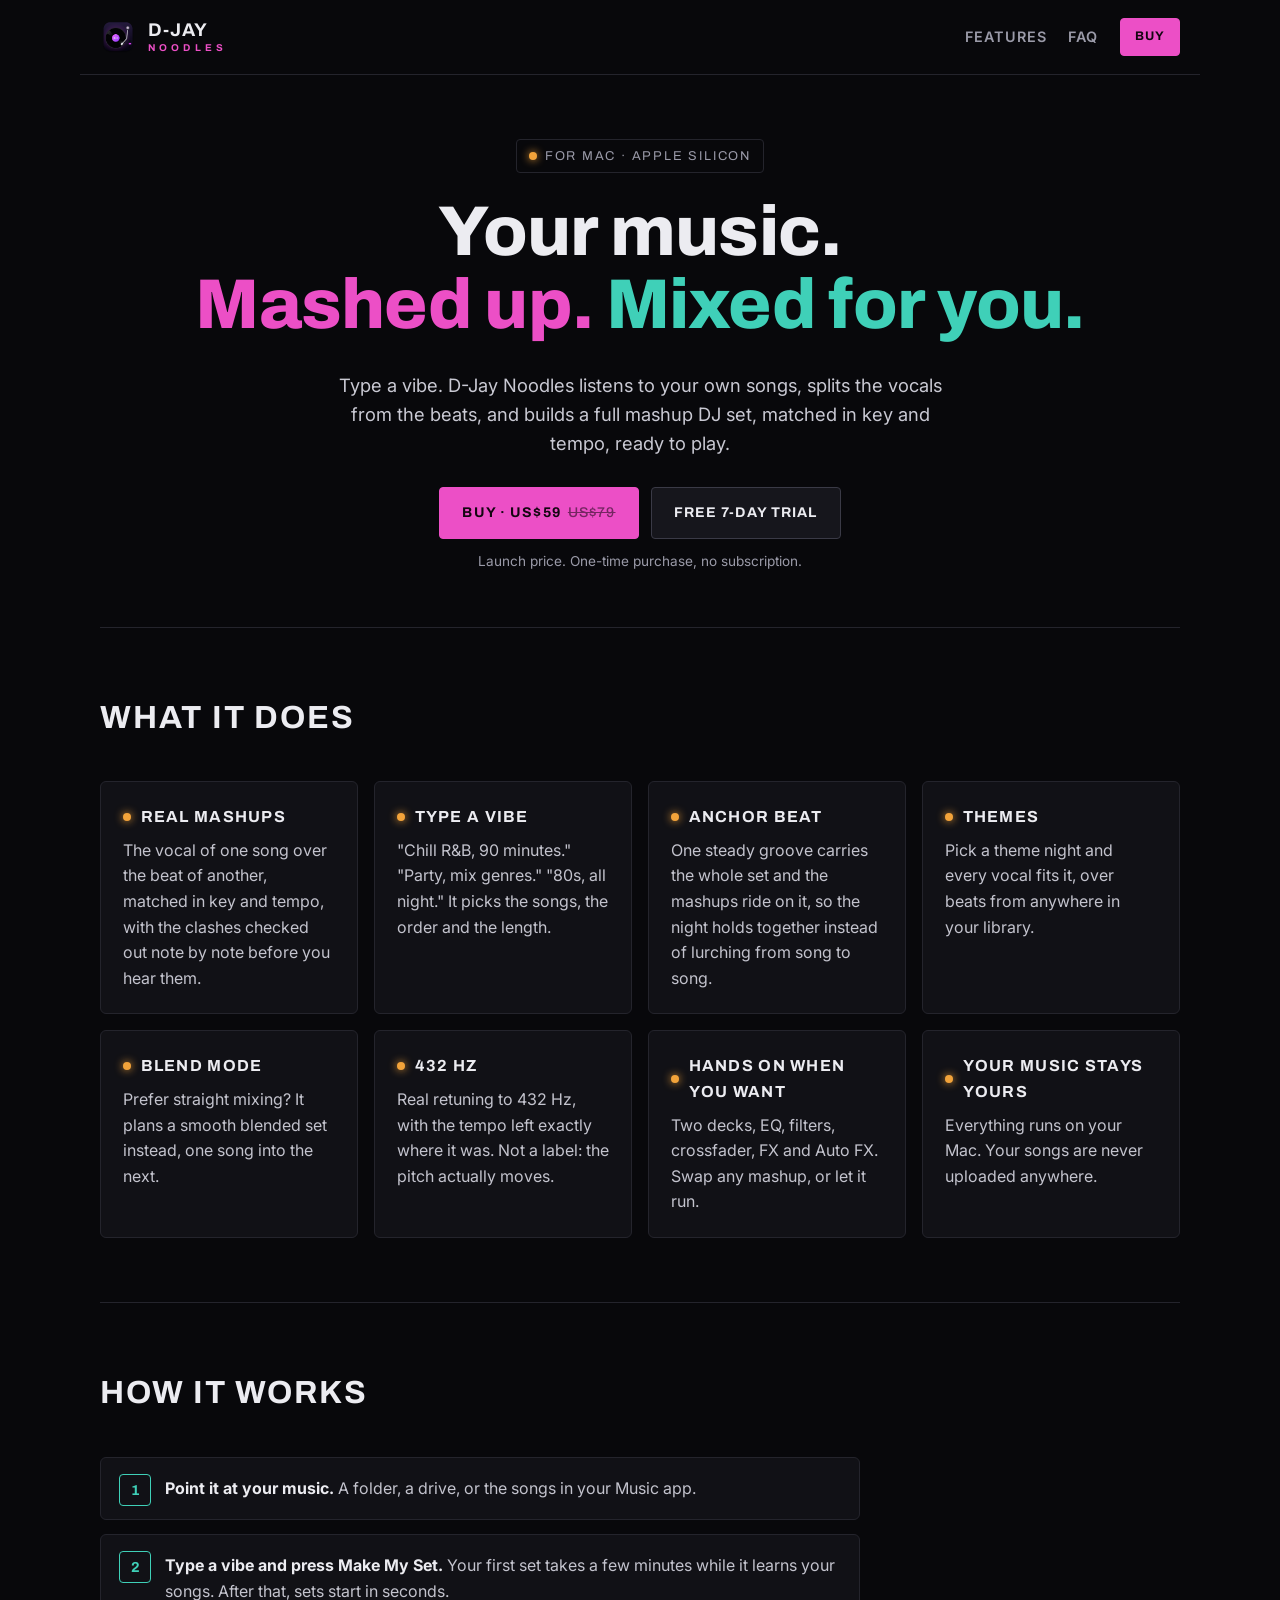
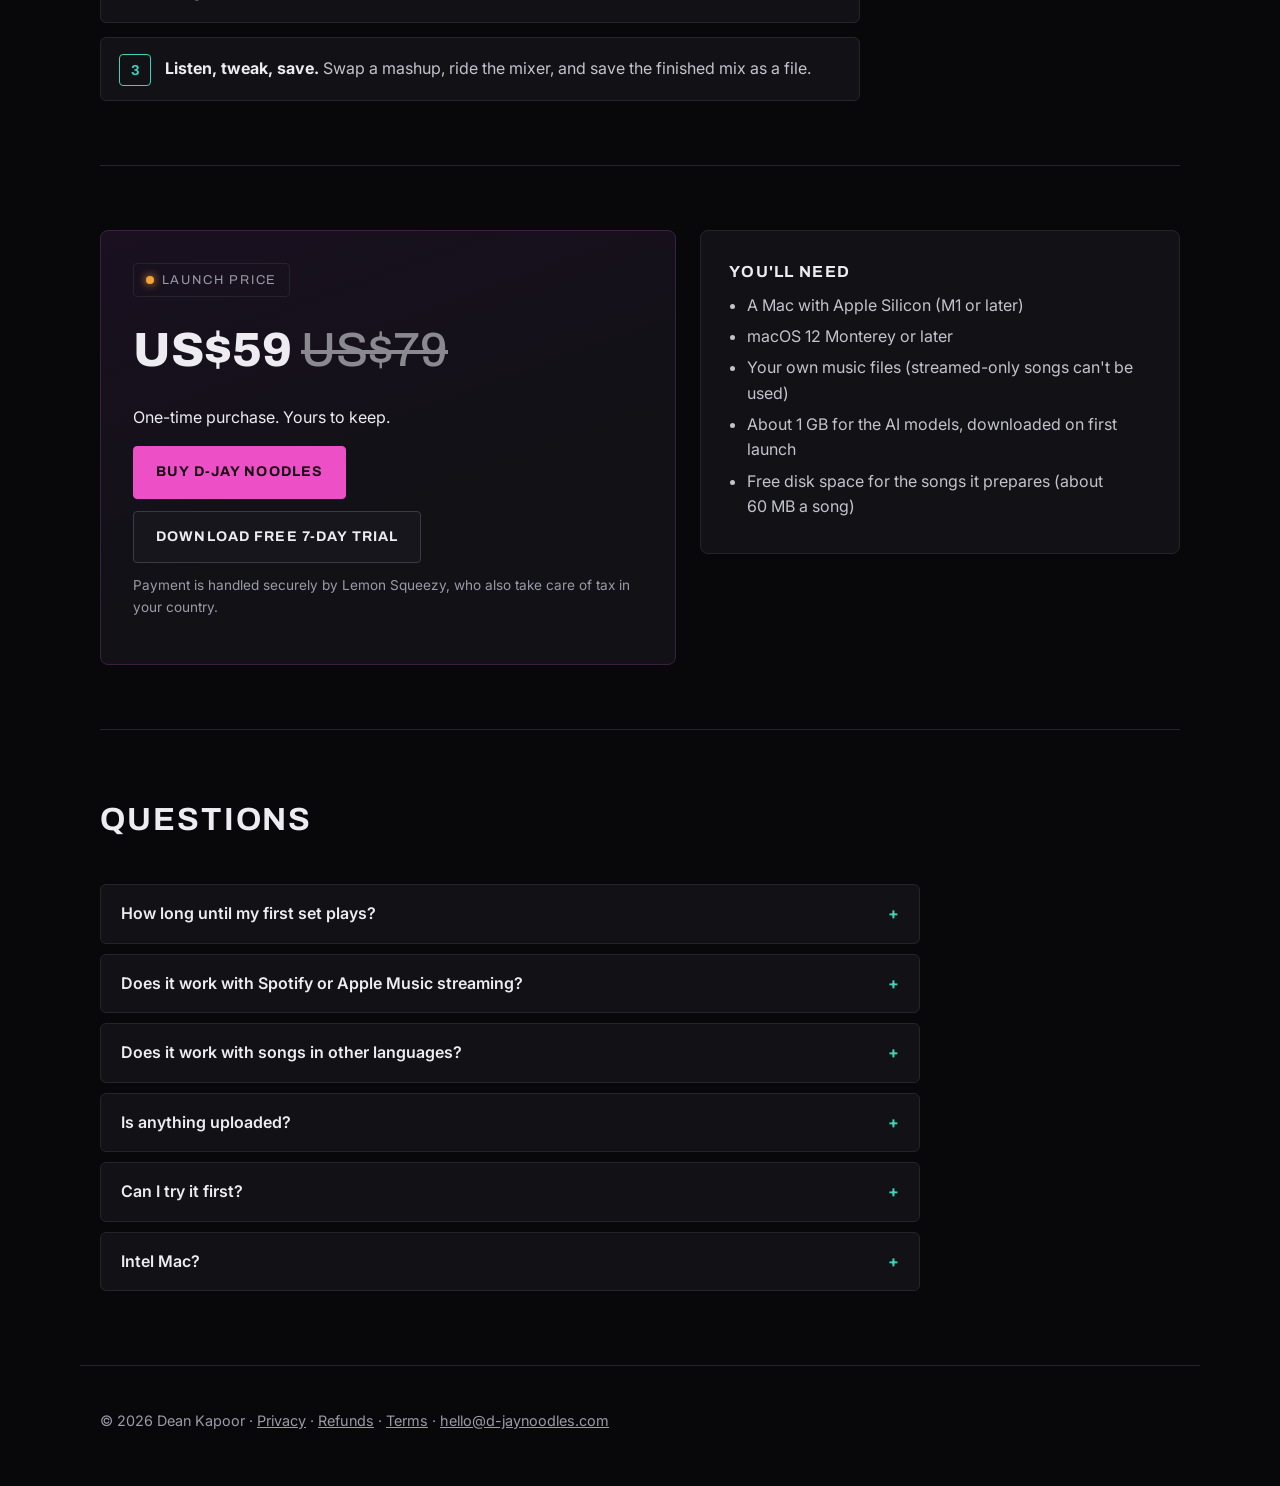
==== index.html @ c676c529 "D-Jay Noodles website: home, privacy, refunds, terms Co-Authored-By: Claude Opus 5.5 <noreply@anthro" ====
<!doctype html>
<html lang="en">
<head>
<meta charset="utf-8">
<meta name="viewport" content="width=device-width, initial-scale=1">
<title>D-Jay Noodles · Mashup DJ sets from your own music, for Mac</title>
<meta name="description" content="D-Jay Noodles listens to your music, splits vocals from beats, and builds a full mashup DJ set to your vibe. For Mac with Apple Silicon.">
<meta property="og:title" content="D-Jay Noodles">
<meta property="og:description" content="Mashup DJ sets from your own music, built for you. For Mac.">
<meta property="og:image" content="https://d-jaynoodles.com/img/icon.png">
<link rel="icon" href="img/favicon.png">
<link rel="preconnect" href="https://fonts.googleapis.com">
<link rel="preconnect" href="https://fonts.gstatic.com" crossorigin>
<link href="https://fonts.googleapis.com/css2?family=Archivo:wght@500;700;800&family=Inter:wght@400;500;600&display=swap" rel="stylesheet">
<link rel="stylesheet" href="style.css">
</head>
<body>

<header class="top">
  <a class="brand" href="/">
    <img src="img/icon.png" alt="" width="36" height="36">
    <span class="word"><b>D-JAY</b><i>NOODLES</i></span>
  </a>
  <nav>
    <a href="#features">Features</a>
    <a href="#faq">FAQ</a>
    <a class="btn small hot" href="#buy">Buy</a>
  </nav>
</header>

<main>
<section class="hero">
  <p class="kicker"><span class="led"></span>For Mac · Apple Silicon</p>
  <h1>Your music.<br><span class="pink">Mashed up.</span> <span class="teal">Mixed for you.</span></h1>
  <p class="lead">Type a vibe. D-Jay Noodles listens to your own songs, splits the vocals from the beats, and builds a full mashup DJ set, matched in key and tempo, ready to play.</p>
  <div class="ctas">
    <a class="btn hot" href="#buy">Buy · US$59 <s>US$79</s></a>
    <a class="btn" href="#buy">Free 7-day trial</a>
  </div>
  <p class="fine">Launch price. One-time purchase, no subscription.</p>
  <!-- screenshot coming: <figure class="shot">
    <img src="img/app.png" alt="D-Jay Noodles playing a mashup set: two decks, mixer, and the song list" width="1600" height="1000">
  </figure> -->
</section>

<section id="features" class="features">
  <h2>What it does</h2>
  <div class="grid">
    <article>
      <h3><span class="led"></span>Real mashups</h3>
      <p>The vocal of one song over the beat of another, matched in key and tempo, with the clashes checked out note by note before you hear them.</p>
    </article>
    <article>
      <h3><span class="led"></span>Type a vibe</h3>
      <p>"Chill R&amp;B, 90 minutes." "Party, mix genres." "80s, all night." It picks the songs, the order and the length.</p>
    </article>
    <article>
      <h3><span class="led"></span>Anchor beat</h3>
      <p>One steady groove carries the whole set and the mashups ride on it, so the night holds together instead of lurching from song to song.</p>
    </article>
    <article>
      <h3><span class="led"></span>Themes</h3>
      <p>Pick a theme night and every vocal fits it, over beats from anywhere in your library.</p>
    </article>
    <article>
      <h3><span class="led"></span>Blend mode</h3>
      <p>Prefer straight mixing? It plans a smooth blended set instead, one song into the next.</p>
    </article>
    <article>
      <h3><span class="led"></span>432 Hz</h3>
      <p>Real retuning to 432 Hz, with the tempo left exactly where it was. Not a label: the pitch actually moves.</p>
    </article>
    <article>
      <h3><span class="led"></span>Hands on when you want</h3>
      <p>Two decks, EQ, filters, crossfader, FX and Auto FX. Swap any mashup, or let it run.</p>
    </article>
    <article>
      <h3><span class="led"></span>Your music stays yours</h3>
      <p>Everything runs on your Mac. Your songs are never uploaded anywhere.</p>
    </article>
  </div>
</section>

<section class="how">
  <h2>How it works</h2>
  <ol>
    <li><b>Point it at your music.</b> A folder, a drive, or the songs in your Music app.</li>
    <li><b>Type a vibe and press Make My Set.</b> Your first set takes a few minutes while it learns your songs. After that, sets start in seconds.</li>
    <li><b>Listen, tweak, save.</b> Swap a mashup, ride the mixer, and save the finished mix as a file.</li>
  </ol>
</section>

<section id="buy" class="buy">
  <div class="card">
    <p class="kicker"><span class="led"></span>Launch price</p>
    <p class="price">US$59 <s>US$79</s></p>
    <p>One-time purchase. Yours to keep.</p>
    <div class="ctas">
      <a class="btn hot" href="#" data-buy>Buy D-Jay Noodles</a>
      <a class="btn" href="#" data-trial>Download free 7-day trial</a>
    </div>
    <p class="fine">Payment is handled securely by Lemon Squeezy, who also take care of tax in your country.</p>
  </div>
  <div class="req">
    <h3>You'll need</h3>
    <ul>
      <li>A Mac with Apple Silicon (M1 or later)</li>
      <li>macOS 12 Monterey or later</li>
      <li>Your own music files (streamed-only songs can't be used)</li>
      <li>About 1&nbsp;GB for the AI models, downloaded on first launch</li>
      <li>Free disk space for the songs it prepares (about 60&nbsp;MB a song)</li>
    </ul>
  </div>
</section>

<section id="faq" class="faq">
  <h2>Questions</h2>
  <details><summary>How long until my first set plays?</summary>
    <p>The first set on a new Mac takes a few minutes while D-Jay Noodles learns your songs and separates vocals from beats. It starts playing as soon as enough is ready. Every song it prepares is kept, so after that sets start in seconds.</p></details>
  <details><summary>Does it work with Spotify or Apple Music streaming?</summary>
    <p>No. It needs music files on your Mac or a drive: songs you've bought, downloaded or ripped. Streaming services don't let other apps use their songs.</p></details>
  <details><summary>Does it work with songs in other languages?</summary>
    <p>Yes. Tempo, key, beats and vocal separation all come from the sound, so music in any language mixes the same. The app itself is in English.</p></details>
  <details><summary>Is anything uploaded?</summary>
    <p>No. Your music is analysed and mixed on your Mac. The only downloads are the AI models on first launch, and app updates.</p></details>
  <details><summary>Can I try it first?</summary>
    <p>Yes. The trial runs for 7 days with everything working. Buy a licence any time to keep it going.</p></details>
  <details><summary>Intel Mac?</summary>
    <p>Not at the moment. The vocal separation needs Apple Silicon to run at a usable speed.</p></details>
</section>
</main>

<footer>
  <p>© 2026 Dean Kapoor · <a href="privacy.html">Privacy</a> · <a href="refund.html">Refunds</a> · <a href="terms.html">Terms</a> · <a href="mailto:hello@d-jaynoodles.com">hello@d-jaynoodles.com</a></p>
</footer>
</body>
</html>
---- style.css ----
:root{
  --bg:#08080b; --panel:#111116; --line:#24242c; --text:#ececf1; --dim:#9a9aa8;
  --pink:#ec4fc6; --teal:#3fd0b8; --amber:#f2a33a;
}
*{box-sizing:border-box}
html{scroll-behavior:smooth}
body{margin:0;background:var(--bg);color:var(--text);font:16px/1.6 Inter,system-ui,sans-serif;-webkit-font-smoothing:antialiased}
a{color:inherit}
img{max-width:100%;height:auto;display:block}
h1,h2,h3,.btn,.kicker,.price,.word{font-family:Archivo,Inter,sans-serif}
h1{font-size:clamp(2.3rem,6vw,4.4rem);line-height:1.05;letter-spacing:-.01em;margin:.3em 0 .4em;font-weight:800}
h2{font-size:clamp(1.5rem,3vw,2rem);letter-spacing:.06em;text-transform:uppercase;margin:0 0 1.2em}
h3{font-size:1rem;letter-spacing:.08em;text-transform:uppercase;margin:0 0 .5em;display:flex;align-items:center;gap:.6em}
.pink{color:var(--pink)} .teal{color:var(--teal)}
main,header,footer{max-width:1120px;margin:0 auto;padding:0 20px}

.top{display:flex;justify-content:space-between;align-items:center;padding-top:18px;padding-bottom:18px;border-bottom:1px solid var(--line)}
.brand{display:flex;align-items:center;gap:12px;text-decoration:none}
.brand img{border-radius:8px}
.word{display:flex;flex-direction:column;line-height:1}
.word b{font-size:1.15rem;letter-spacing:.06em}
.word i{font-style:normal;color:var(--pink);font-size:.62rem;letter-spacing:.42em;margin-top:3px;font-weight:700}
nav{display:flex;align-items:center;gap:22px}
nav a{text-decoration:none;color:var(--dim);font-weight:600;font-size:.9rem;letter-spacing:.06em;text-transform:uppercase}
nav a:hover{color:var(--text)}

.led{width:8px;height:8px;border-radius:50%;background:var(--amber);box-shadow:0 0 8px var(--amber);display:inline-block;flex:none}
.kicker{display:inline-flex;align-items:center;gap:.6em;font-size:.8rem;letter-spacing:.14em;text-transform:uppercase;color:var(--dim);border:1px solid var(--line);padding:6px 12px;border-radius:4px;margin:0}

.hero{padding:64px 0 40px;text-align:center}
.lead{font-size:1.15rem;color:#c9c9d3;max-width:640px;margin:0 auto 28px}
.ctas{display:flex;gap:12px;justify-content:center;flex-wrap:wrap}
.btn{display:inline-flex;align-items:center;gap:.5em;padding:14px 22px;border:1px solid #3a3a46;border-radius:4px;background:#16161c;
  text-decoration:none;font-weight:700;letter-spacing:.08em;text-transform:uppercase;font-size:.88rem;transition:transform .1s,box-shadow .15s}
.btn:hover{box-shadow:0 0 0 1px var(--teal) inset,0 0 18px rgba(63,208,184,.25)}
.btn.hot{background:var(--pink);border-color:var(--pink);color:#140611}
.btn.hot:hover{box-shadow:0 0 24px rgba(236,79,198,.55)}
.btn.small{padding:8px 14px;font-size:.78rem}
.btn s,.price s{opacity:.55;font-weight:500}
.fine{color:var(--dim);font-size:.85rem;margin-top:12px}
.shot{margin:48px auto 0;border:1px solid var(--line);border-radius:12px;overflow:hidden;
  box-shadow:0 30px 80px rgba(0,0,0,.6),0 0 120px rgba(236,79,198,.12)}

.features,.how,.buy,.faq{padding:64px 0;border-top:1px solid var(--line)}
.grid{display:grid;grid-template-columns:repeat(auto-fill,minmax(240px,1fr));gap:16px}
.grid article{background:var(--panel);border:1px solid var(--line);border-radius:6px;padding:22px}
.grid p{margin:0;color:#c3c3cd}
.how ol{counter-reset:s;list-style:none;padding:0;margin:0;display:grid;gap:14px;max-width:760px}
.how li{counter-increment:s;background:var(--panel);border:1px solid var(--line);border-radius:6px;padding:18px 20px 18px 64px;position:relative;color:#c3c3cd}
.how li b{color:var(--text)}
.how li::before{content:counter(s);position:absolute;left:18px;top:16px;width:30px;height:30px;border:1px solid var(--teal);color:var(--teal);
  border-radius:4px;display:grid;place-items:center;font:700 .9rem Archivo,sans-serif}

.buy{display:grid;grid-template-columns:1.2fr 1fr;gap:24px;align-items:start}
.card{background:linear-gradient(160deg,#1a1020,#111116 60%);border:1px solid #3b2140;border-radius:8px;padding:32px}
.card .ctas{justify-content:flex-start}
.price{font-size:3rem;font-weight:800;margin:.3em 0 0}
.req{background:var(--panel);border:1px solid var(--line);border-radius:8px;padding:28px}
.req ul{margin:0;padding-left:1.1em;color:#c3c3cd}
.req li{margin:.35em 0}

.faq details{border:1px solid var(--line);border-radius:6px;background:var(--panel);margin-bottom:10px;max-width:820px}
.faq summary{cursor:pointer;padding:16px 20px;font-weight:600;list-style:none}
.faq summary::-webkit-details-marker{display:none}
.faq summary::after{content:"+";float:right;color:var(--teal);font-weight:700}
.faq details[open] summary::after{content:"–"}
.faq details p{margin:0;padding:0 20px 18px;color:#c3c3cd}

footer{border-top:1px solid var(--line);padding-top:28px;padding-bottom:40px;color:var(--dim);font-size:.9rem}
.doc{max-width:760px;padding:48px 0 64px}
.doc h1{font-size:2.2rem}
.doc h2{font-size:1.1rem;margin:2em 0 .6em}
.doc p,.doc li{color:#c9c9d3}

@media (max-width:760px){
  nav a:not(.btn){display:none}
  .buy{grid-template-columns:1fr}
  .hero{padding-top:40px}
}
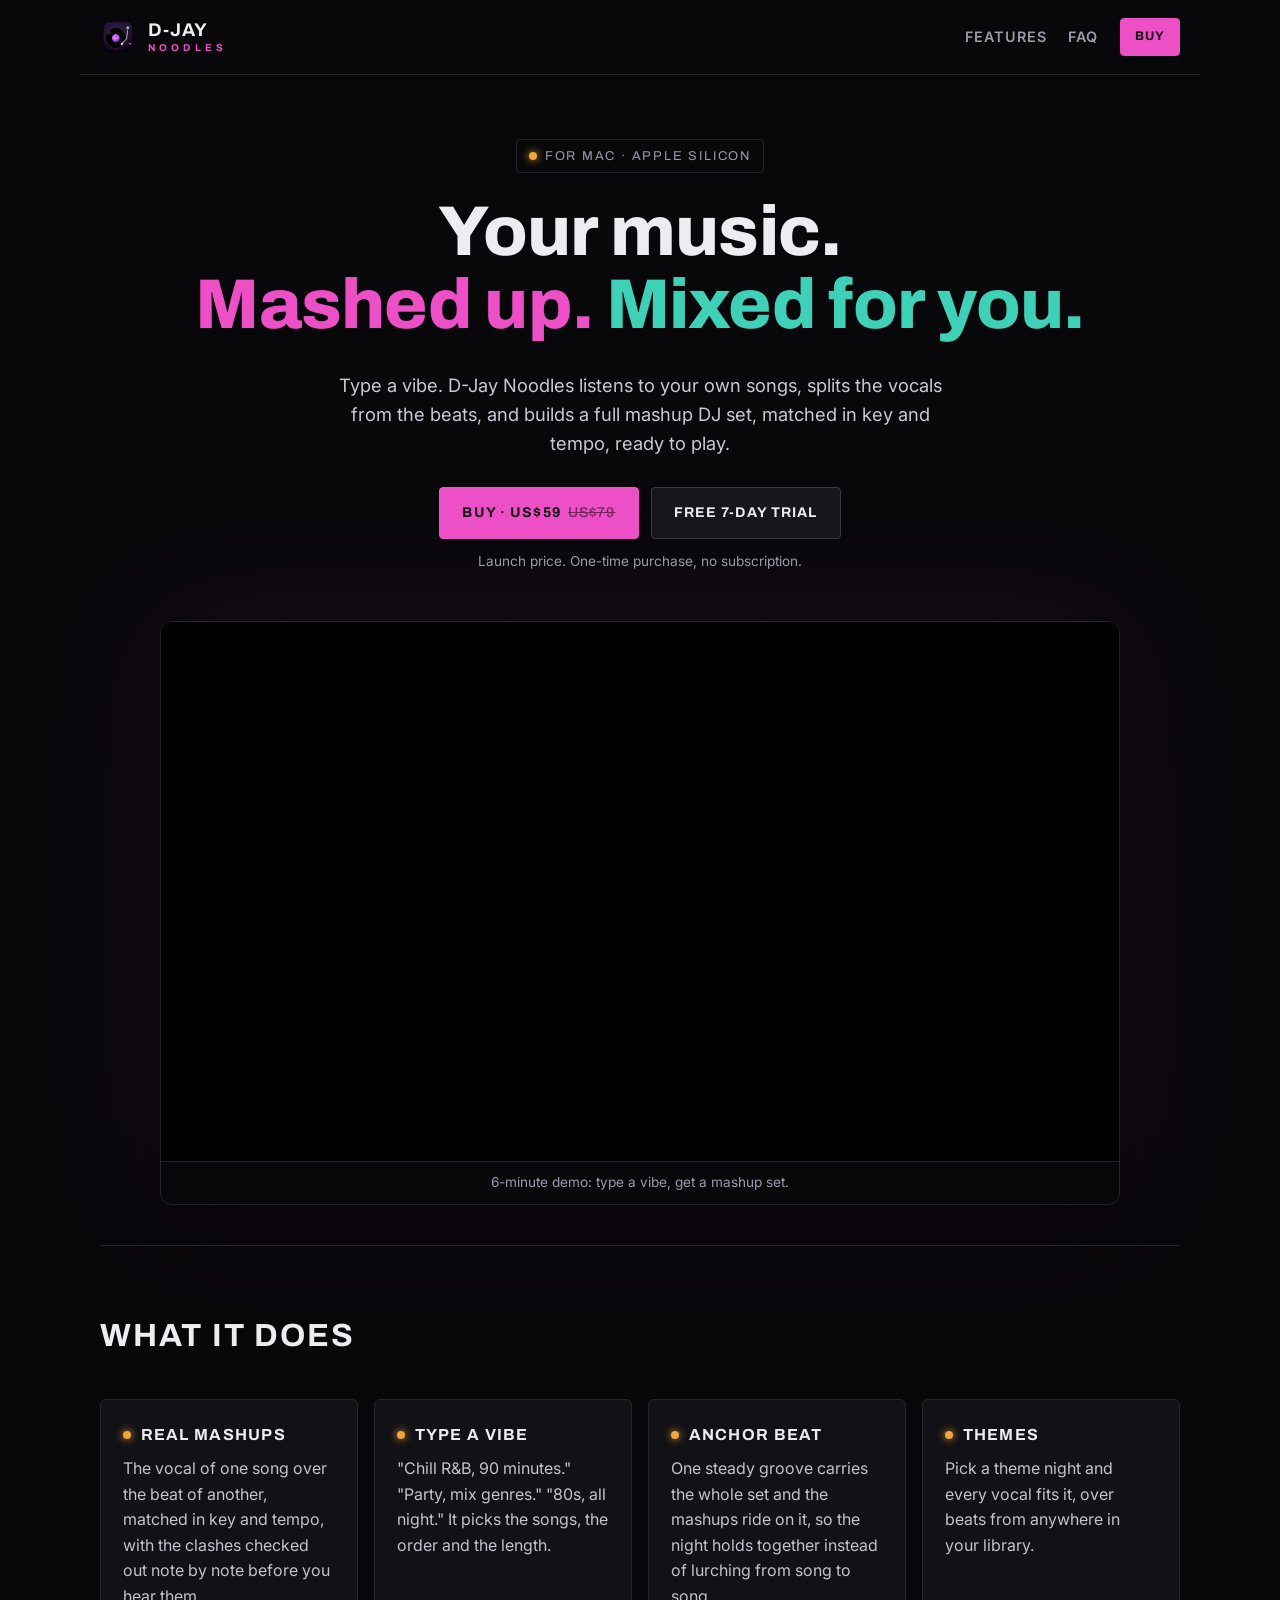
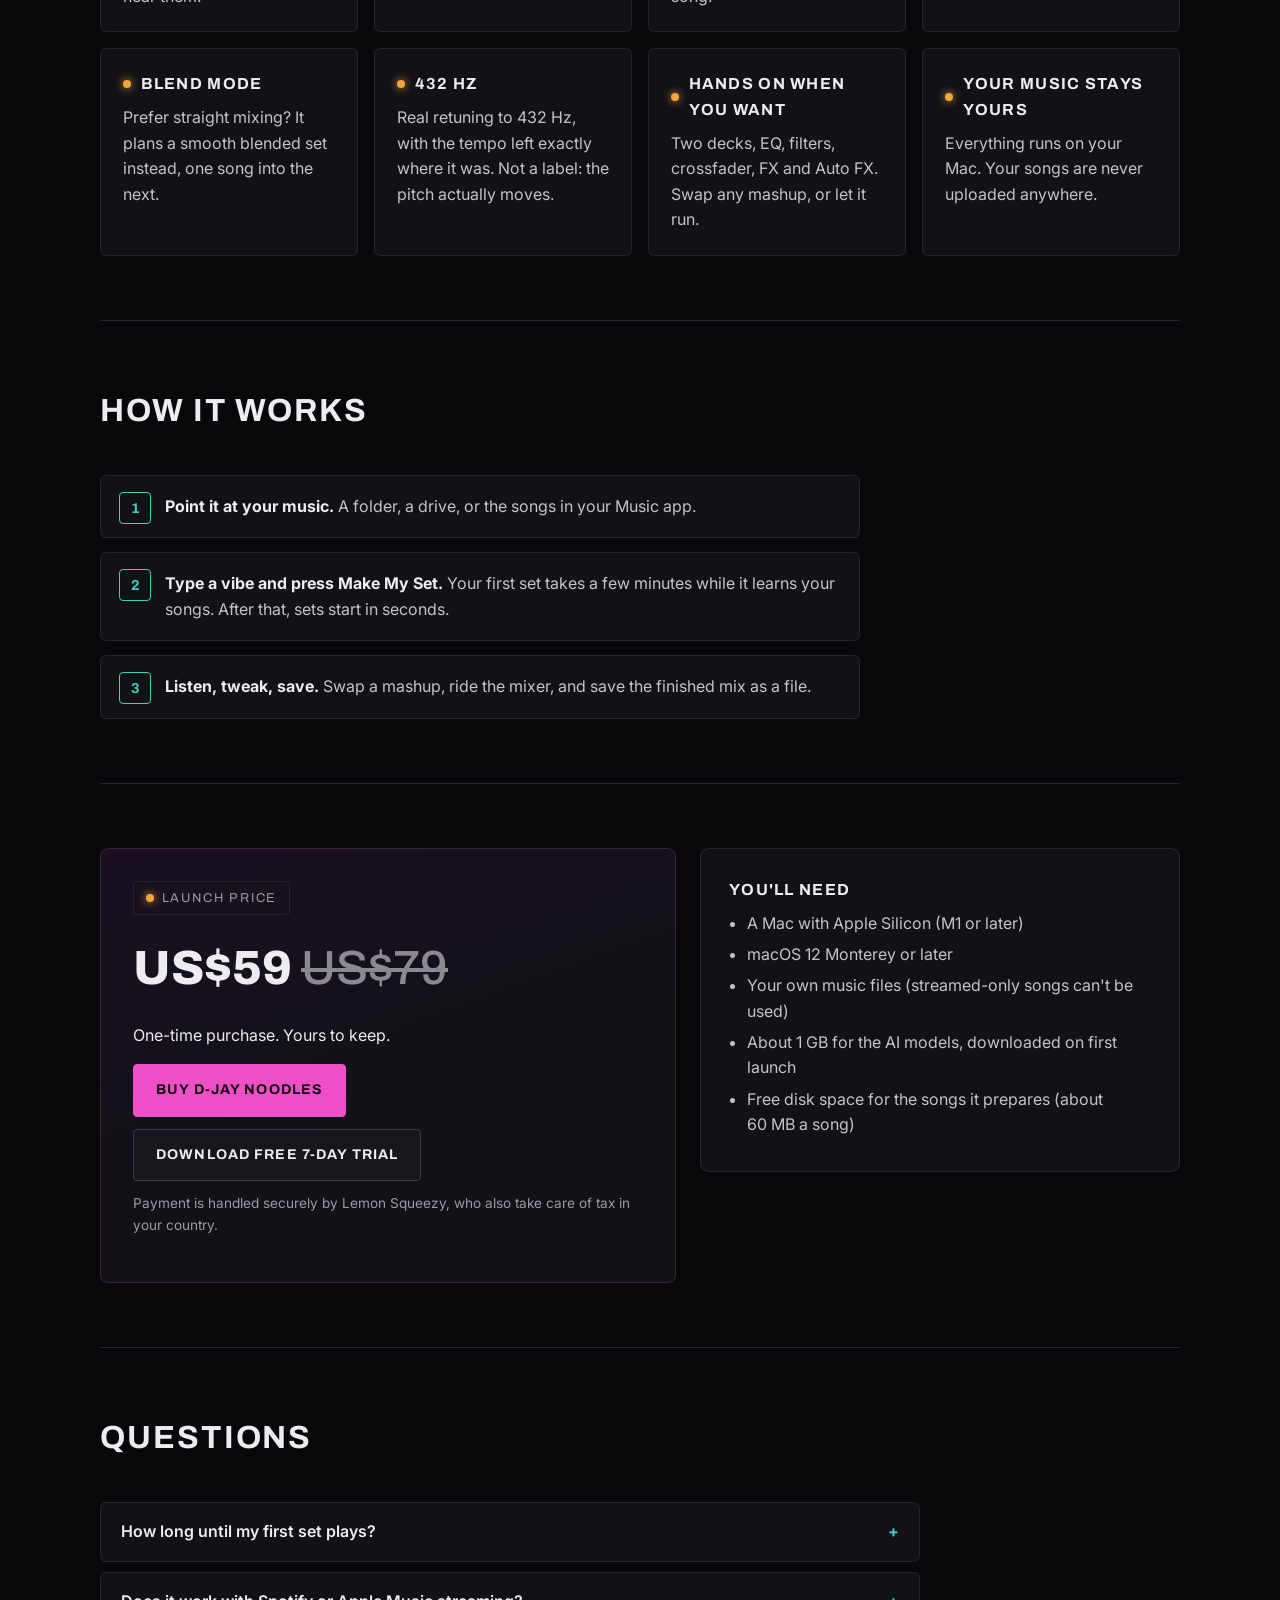
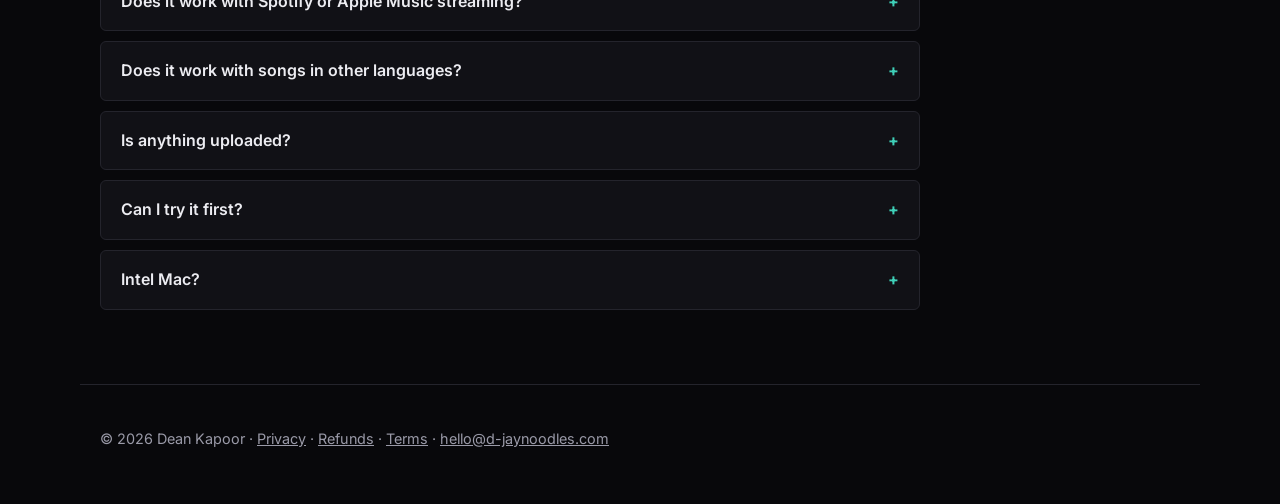
==== commit 3977cd9d: "Add the demo video to the home page Co-Authored-By: Claude Opus 5.5 <noreply@anthropic.com>" ====
--- a/index.html
+++ b/index.html
@@ -38,9 +38,10 @@
     <a class="btn" href="#buy">Free 7-day trial</a>
   </div>
   <p class="fine">Launch price. One-time purchase, no subscription.</p>
-  <!-- screenshot coming: <figure class="shot">
-    <img src="img/app.png" alt="D-Jay Noodles playing a mashup set: two decks, mixer, and the song list" width="1600" height="1000">
-  </figure> -->
+  <figure class="shot video">
+    <iframe src="https://www.youtube-nocookie.com/embed/QanBX31ewfU?rel=0" title="D-Jay Noodles demo: a mashup set made from the vibe Summer Christmas party" loading="lazy" allow="accelerometer; encrypted-media; gyroscope; picture-in-picture; fullscreen" referrerpolicy="strict-origin-when-cross-origin" allowfullscreen></iframe>
+    <figcaption>6-minute demo: type a vibe, get a mashup set.</figcaption>
+  </figure>
 </section>
 
 <section id="features" class="features">
--- a/style.css
+++ b/style.css
@@ -41,6 +41,9 @@
 .shot{margin:48px auto 0;border:1px solid var(--line);border-radius:12px;overflow:hidden;
   box-shadow:0 30px 80px rgba(0,0,0,.6),0 0 120px rgba(236,79,198,.12)}
 
+.shot.video{max-width:960px}
+.shot.video iframe{display:block;width:100%;aspect-ratio:16/9;border:0;background:#000}
+.shot figcaption{padding:10px 14px;font-size:.85rem;color:var(--dim);border-top:1px solid var(--line);text-align:center}
 .features,.how,.buy,.faq{padding:64px 0;border-top:1px solid var(--line)}
 .grid{display:grid;grid-template-columns:repeat(auto-fill,minmax(240px,1fr));gap:16px}
 .grid article{background:var(--panel);border:1px solid var(--line);border-radius:6px;padding:22px}
